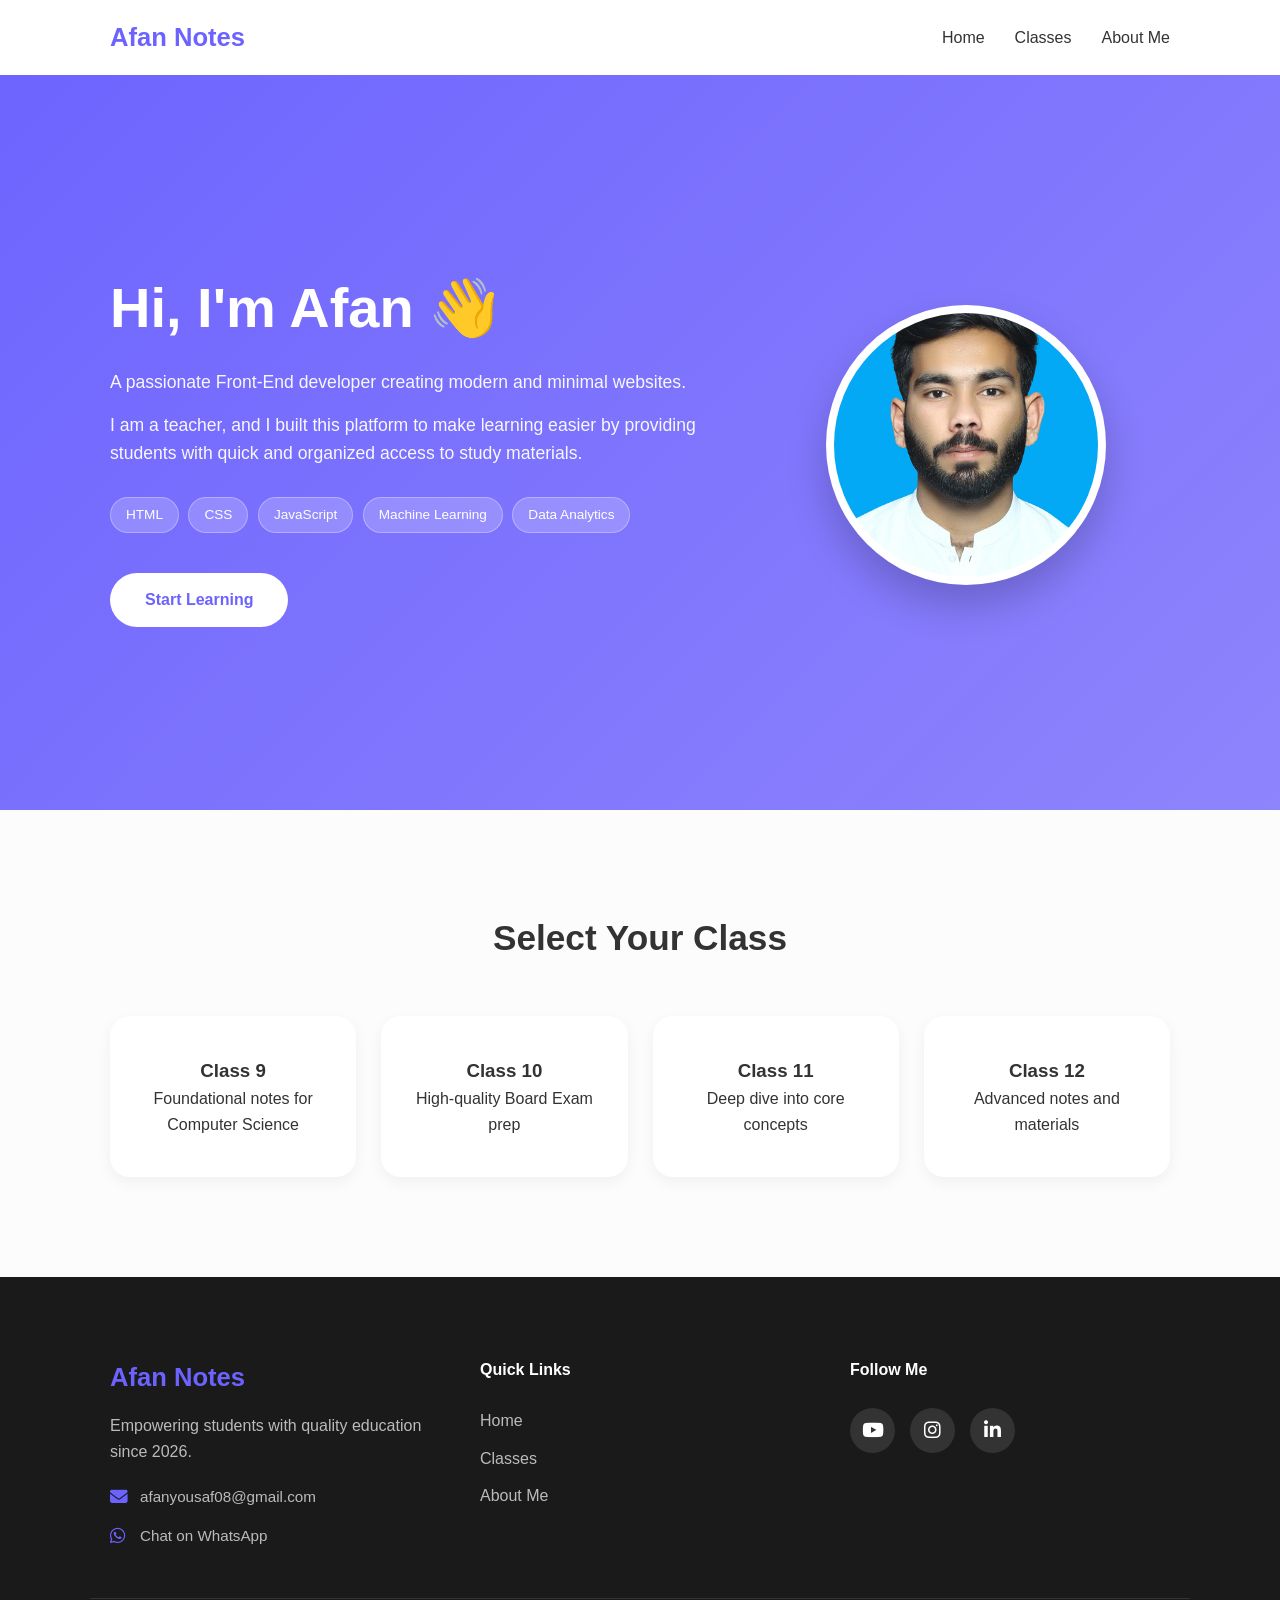
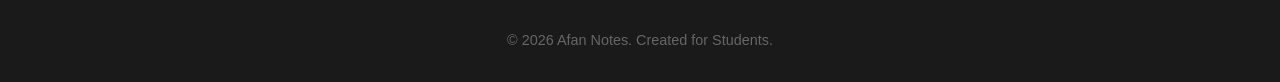
==== index.html @ 6bcb2c1d "Add files via upload" ====
<!DOCTYPE html>
<html lang="en">

<head>
    <meta charset="UTF-8">
    <meta name="viewport" content="width=device-width, initial-scale=1.0">
    <title>Afan Notes | Home</title>
    <link rel="stylesheet" href="style.css">
    <link rel="stylesheet" href="https://cdnjs.cloudflare.com/ajax/libs/font-awesome/6.5.1/css/all.min.css">
</head>

<body>

    <nav class="navbar" id="navbar">
        <div class="container nav-container">
            <a href="index.html" class="logo">Afan Notes</a>

            <ul class="nav-links" id="nav-links">
                <li><a href="index.html">Home</a></li>
                <li><a href="#classes">Classes</a></li>
                <li><a href="#about">About Me</a></li>
            </ul>

            <div class="hamburger" id="hamburger">
                <span></span>
                <span></span>
                <span></span>
            </div>
        </div>
    </nav>

    <header class="hero" id="about">
        <div class="container hero-split">
            <div class="hero-text">
                <h1>Hi, I'm Afan 👋</h1>
                <p>A passionate Front-End developer creating modern and minimal websites.</p>
                <p>I am a teacher, and I built this platform to make learning easier by providing students with quick
                    and organized access to study materials.</p>

                <div class="skills-tags">
                    <span>HTML</span>
                    <span>CSS</span>
                    <span>JavaScript</span>
                    <span>Machine Learning</span>
                    <span>Data Analytics</span>
                </div>

                <a href="#classes" class="btn">Start Learning</a>
            </div>

            <div class="hero-image">
                <img src="img/02 (1).jpg" alt="Afan - Teacher & Developer">
            </div>
        </div>
    </header>

    <section class="classes" id="classes">
        <div class="container">
            <h2 class="section-title">Select Your Class</h2>
            <div class="class-grid">
                <a href="class9.html" class="class-card">
                    <h3>Class 9</h3>
                    <p>Foundational notes for Computer Science</p>
                </a>
                <a href="class10.html" class="class-card">
                    <h3>Class 10</h3>
                    <p>High-quality Board Exam prep</p>
                </a>
                <a href="class11.html" class="class-card">
                    <h3>Class 11</h3>
                    <p>Deep dive into core concepts</p>
                </a>
                <a href="class12.html" class="class-card">
                    <h3>Class 12</h3>
                    <p>Advanced notes and materials</p>
                </a>
            </div>
        </div>
    </section>

    <footer class="footer">
        <div class="container footer-content">
            <div class="footer-info">
                <h3 class="logo">Afan Notes</h3>
                <p>Empowering students with quality education since 2026.</p>

                <div class="contact-details">
                    <p><i class="fa-solid fa-envelope"></i> afanyousaf08@gmail.com</p>

                    <p><i class="fa-brands fa-whatsapp"></i> <a href="https://wa.me/923143689304" target="_blank">Chat
                            on WhatsApp</a>
                    </p>
                </div>
            </div>

            <div class="footer-links">
                <h4>Quick Links</h4>
                <ul>
                    <li><a href="index.html">Home</a></li>
                    <li><a href="#classes">Classes</a></li>
                    <li><a href="#about">About Me</a></li>
                </ul>
            </div>

            <div class="footer-social">
                <h4>Follow Me</h4>
                <div class="social-icons">
                    <a href="https://www.youtube.com/@Afan-Yousaf" target="_blank" title="YouTube"><i
                            class="fa-brands fa-youtube"></i></a>
                    <a href="https://www.instagram.com/afan_yousaf/" target="_blank" title="Instagram"><i
                            class="fa-brands fa-instagram"></i></a>
                    <a href="https://www.linkedin.com/in/afan-yousaf-9a6759358/" target="_blank" title="LinkedIn"><i
                            class="fa-brands fa-linkedin-in"></i></a>
                </div>
            </div>
        </div>
        <div class="footer-bottom">
            <p>&copy; 2026 Afan Notes. Created for Students.</p>
        </div>
    </footer>

    <script src="script.js"></script>
</body>

</html>
---- style.css ----
/* --- Reset & Variables --- */
* {
    margin: 0;
    padding: 0;
    box-sizing: border-box;
    font-family: 'Segoe UI', Tahoma, Geneva, Verdana, sans-serif;
}

:root {
    --primary-color: #6c63ff;
    --dark-bg: #1a1a1a;
    --white: #ffffff;
    --transition: all 0.3s ease;
}

html {
    scroll-behavior: smooth;
}

body {
    line-height: 1.6;
    color: #333;
    background-color: var(--white);
}

.container {
    max-width: 1100px;
    margin: 0 auto;
    padding: 0 20px;
}

/* --- Navbar --- */
.navbar {
    position: fixed;
    top: 0;
    width: 100%;
    height: 75px;
    background: var(--white);
    display: flex;
    align-items: center;
    z-index: 1000;
    transition: var(--transition);
}

.navbar.scrolled {
    box-shadow: 0 4px 15px rgba(0, 0, 0, 0.1);
}

.nav-container {
    display: flex;
    justify-content: space-between;
    align-items: center;
    width: 100%;
}

.logo {
    font-size: 1.6rem;
    font-weight: 800;
    text-decoration: none;
    color: var(--primary-color);
}

.nav-links {
    display: flex;
    list-style: none;
}

.nav-links li {
    margin-left: 30px;
}

.nav-links a {
    text-decoration: none;
    color: #333;
    font-weight: 500;
    transition: var(--transition);
}

.nav-links a:hover {
    color: var(--primary-color);
}

/* --- Hero Section --- */
.hero {
    min-height: 90vh;
    background: linear-gradient(135deg, #6c63ff 0%, #8e84fc 100%);
    color: var(--white);
    display: flex;
    align-items: center;
    padding-top: 80px;
}

.hero-split {
    display: flex;
    align-items: center;
    justify-content: space-between;
    gap: 40px;
}

.hero-text {
    flex: 1.2;
}

.hero-text h1 {
    font-size: 3.5rem;
    margin-bottom: 15px;
}

.hero-text p {
    font-size: 1.1rem;
    margin-bottom: 15px;
    opacity: 0.95;
}

.skills-tags {
    margin: 25px 0 35px 0;
}

.skills-tags span {
    background: rgba(255, 255, 255, 0.2);
    padding: 6px 15px;
    border-radius: 30px;
    font-size: 0.85rem;
    margin: 5px 5px 5px 0;
    display: inline-block;
    border: 1px solid rgba(255, 255, 255, 0.3);
}

/* --- Styled Image Integration --- */
.hero-image {
    flex: 0.8;
    display: flex;
    justify-content: center;
}

.hero-image img {
    width: 280px;
    height: 280px;
    object-fit: cover;
    border-radius: 50%;
    border: 8px solid rgba(255, 255, 255, 0.2);
    box-shadow: 0 20px 40px rgba(0, 0, 0, 0.2);
    background-color: var(--white);
}

.btn {
    display: inline-block;
    background: var(--white);
    color: var(--primary-color);
    padding: 14px 35px;
    text-decoration: none;
    border-radius: 50px;
    font-weight: bold;
    transition: var(--transition);
}

.btn:hover {
    transform: translateY(-3px);
    box-shadow: 0 10px 20px rgba(0, 0, 0, 0.15);
}

/* --- Classes Section --- */
.classes {
    padding: 100px 0;
    background-color: #fcfcfc;
}

.section-title {
    text-align: center;
    margin-bottom: 50px;
    font-size: 2.2rem;
}

.class-grid {
    display: grid;
    grid-template-columns: repeat(auto-fit, minmax(240px, 1fr));
    gap: 25px;
}

.class-card {
    background: var(--white);
    padding: 40px 30px;
    text-align: center;
    text-decoration: none;
    color: #333;
    border-radius: 20px;
    box-shadow: 0 5px 15px rgba(0, 0, 0, 0.05);
    transition: var(--transition);
}

.class-card:hover {
    background: var(--primary-color);
    color: var(--white);
    transform: translateY(-10px);
}

/* --- Footer --- */
/* --- Contact Details Styling --- */
.contact-details {
    margin-top: 20px;
}

.contact-details p {
    display: flex;
    align-items: center;
    gap: 10px;
    /* Space between icon and text */
    margin-bottom: 10px;
    font-size: 0.95rem;
    color: #bbb;
}

.contact-details i {
    color: var(--primary-color);
    font-size: 1.1rem;
    width: 20px;
    /* Keeps icons aligned vertically */
}

.contact-details a {
    color: #bbb;
    text-decoration: none;
    transition: var(--transition);
}

.contact-details a:hover {
    color: #25D366;
    /* WhatsApp Green */
}
.footer {
    background-color: var(--dark-bg);
    color: var(--white);
    padding: 80px 0 30px 0;
}

.footer-content {
    display: grid;
    grid-template-columns: repeat(auto-fit, minmax(250px, 1fr));
    gap: 50px;
    padding-bottom: 40px;
    border-bottom: 1px solid #333;
}

.footer-info p {
    margin-top: 15px;
    color: #bbb;
}

.footer-links h4,
.footer-social h4 {
    margin-bottom: 25px;
}

.footer-links ul {
    list-style: none;
}

.footer-links li {
    margin-bottom: 12px;
}

.footer-links a {
    color: #bbb;
    text-decoration: none;
    transition: var(--transition);
}

.footer-links a:hover {
    color: var(--primary-color);
    padding-left: 5px;
}

/* --- Social Icons with Icons Support --- */
.footer-social .social-icons {
    display: flex;
    gap: 15px;
}

.social-icons a {
    display: flex;
    /* Changed to flex for icon centering */
    align-items: center;
    justify-content: center;
    width: 45px;
    height: 45px;
    background: #333;
    color: var(--white);
    text-decoration: none;
    border-radius: 50%;
    font-size: 1.2rem;
    /* Adjusted for icon visibility */
    transition: var(--transition);
}

/* Branded Hover Effects */
.social-icons a[title="YouTube"]:hover {
    background: #ff0000;
    transform: translateY(-5px) scale(1.1);
}

.social-icons a[title="Instagram"]:hover {
    background: #e1306c;
    transform: translateY(-5px) scale(1.1);
}

.social-icons a[title="LinkedIn"]:hover {
    background: #0077b5;
    transform: translateY(-5px) scale(1.1);
}

.footer-bottom {
    text-align: center;
    padding-top: 30px;
    font-size: 0.9rem;
    color: #666;
}

/* --- Responsive Menu --- */
.hamburger {
    display: none;
    cursor: pointer;
}

.hamburger span {
    display: block;
    width: 25px;
    height: 3px;
    background: #333;
    margin: 5px 0;
    transition: 0.4s;
}

@media (max-width: 768px) {
    .hamburger {
        display: block;
    }

    .nav-links {
        position: fixed;
        top: 75px;
        right: -100%;
        flex-direction: column;
        background: var(--white);
        width: 100%;
        height: 100vh;
        text-align: center;
        padding-top: 50px;
        transition: 0.5s;
        box-shadow: 0 10px 15px rgba(0, 0, 0, 0.1);
    }

    .nav-links.active {
        right: 0;
    }

    .nav-links li {
        margin: 20px 0;
    }

    .hero-split {
        flex-direction: column-reverse;
        text-align: center;
        padding-top: 20px;
    }

    .hero-text h1 {
        font-size: 2.6rem;
    }

    .hero-image img {
        width: 200px;
        height: 200px;
    }
}
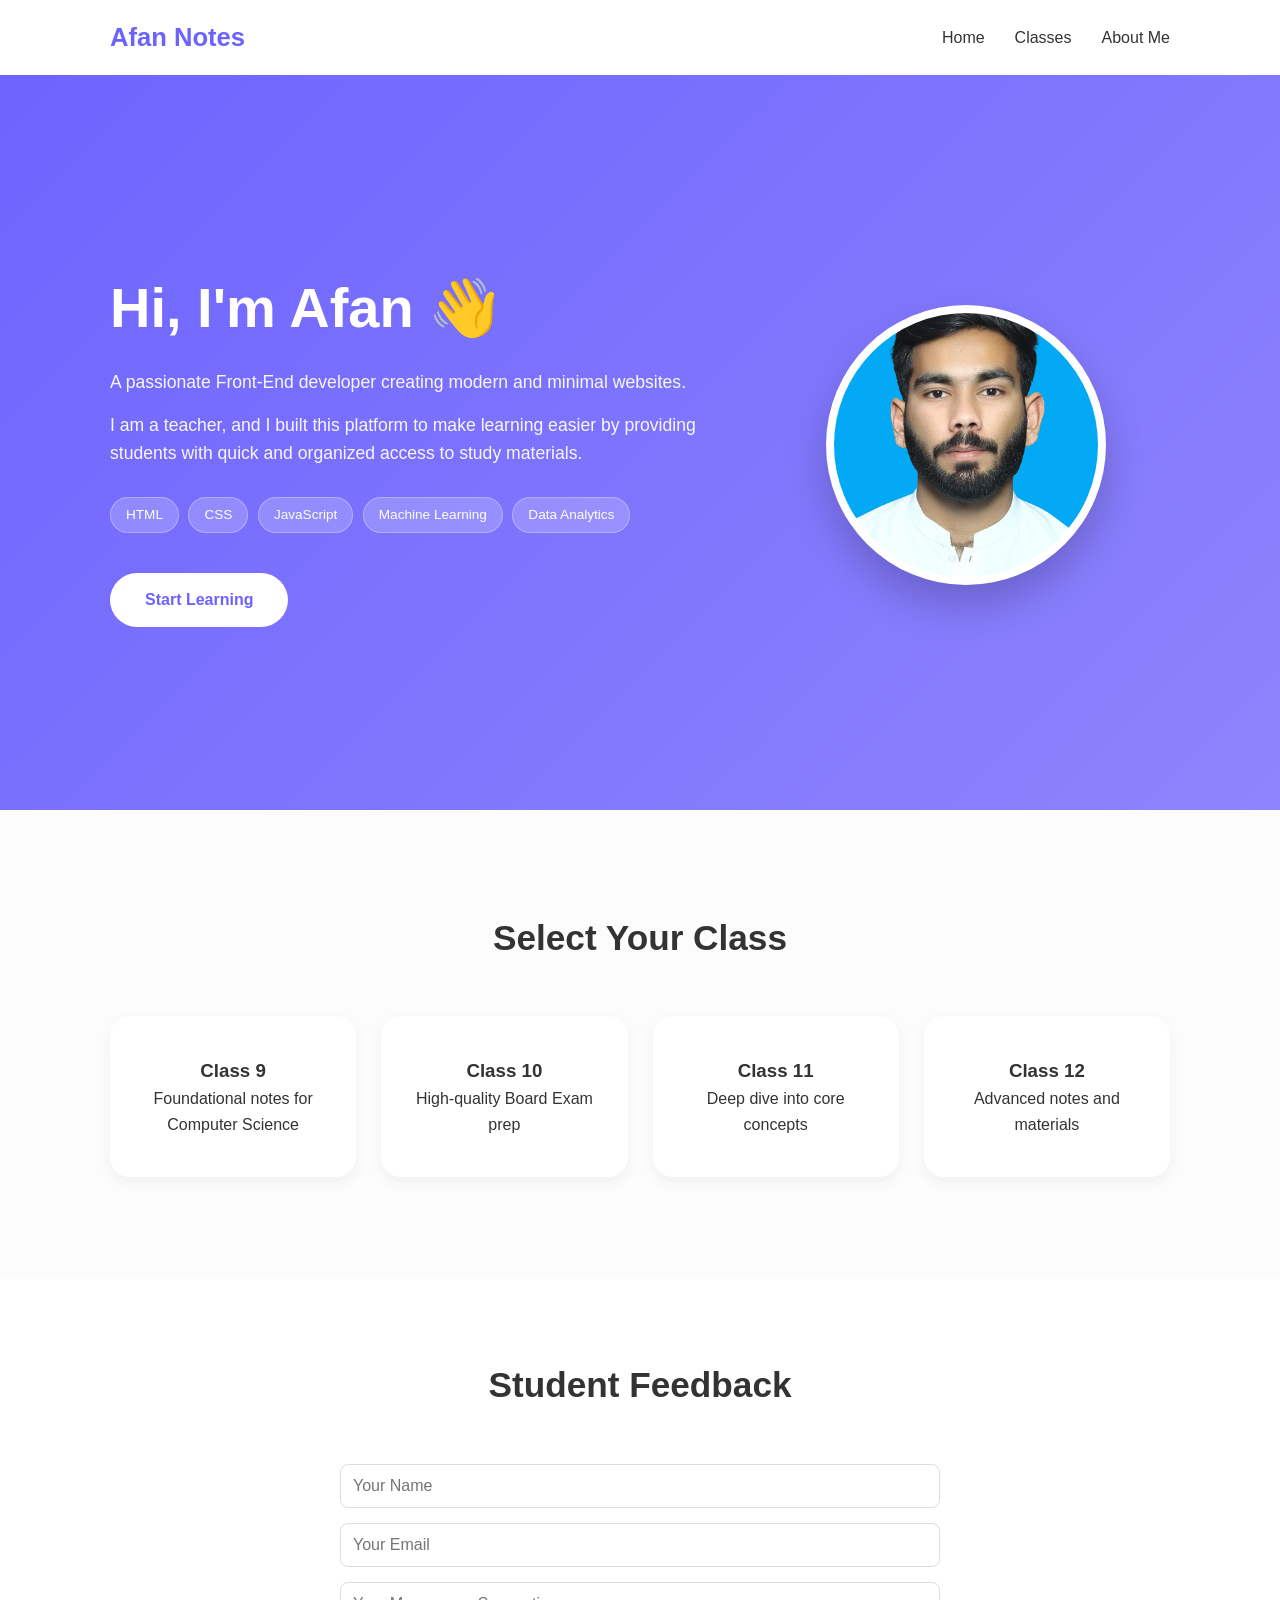
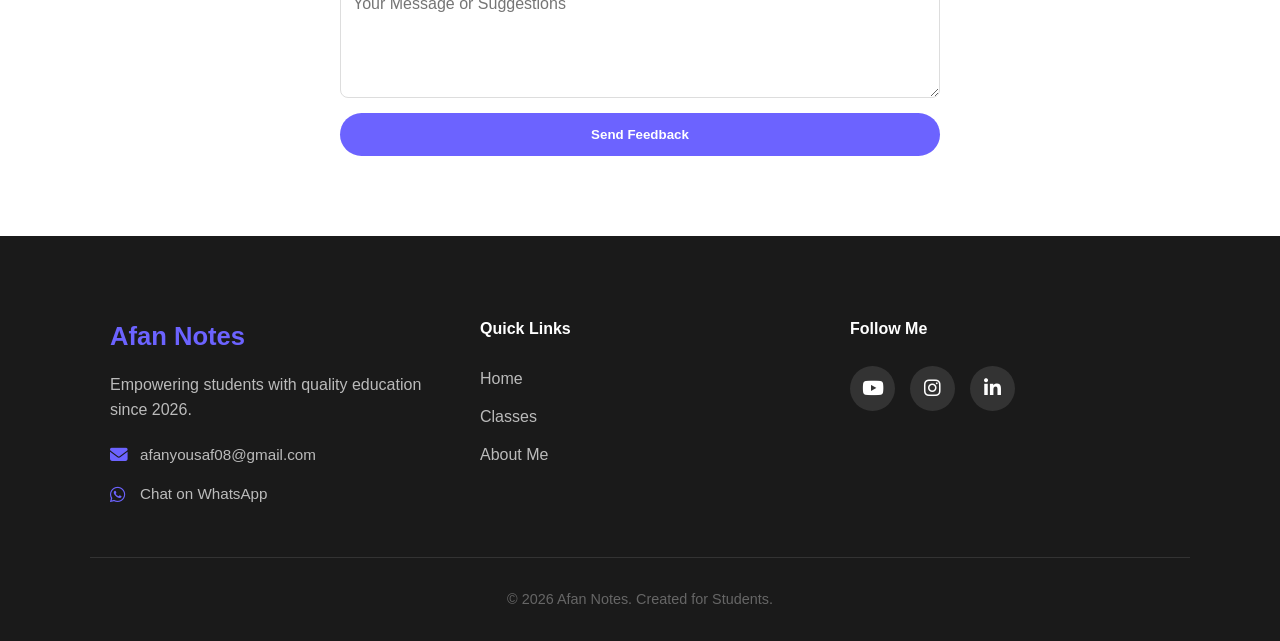
==== commit 6806968d: "Add files via upload" ====
--- a/index.html
+++ b/index.html
@@ -78,6 +78,18 @@
         </div>
     </section>
 
+    <section class="feedback" id="feedback">
+        <div class="container">
+            <h2 class="section-title">Student Feedback</h2>
+            <form class="feedback-form" action="https://formspree.io/f/mrearweb" method="post">
+                <input type="text" placeholder="Your Name" required>
+                <input type="email" placeholder="Your Email" required>
+                <textarea placeholder="Your Message or Suggestions" rows="5" required></textarea>
+                <button type="submit" class="btn">Send Feedback</button>
+            </form>
+        </div>
+    </section>
+
     <footer class="footer">
         <div class="container footer-content">
             <div class="footer-info">
--- a/style.css
+++ b/style.css
@@ -231,6 +231,33 @@
     background-color: var(--dark-bg);
     color: var(--white);
     padding: 80px 0 30px 0;
+}
+.feedback {
+    padding: 80px 0;
+    background: #fff;
+}
+
+.feedback-form {
+    max-width: 600px;
+    margin: 0 auto;
+    display: flex;
+    flex-direction: column;
+    gap: 15px;
+}
+
+.feedback-form input,
+.feedback-form textarea {
+    padding: 12px;
+    border: 1px solid #ddd;
+    border-radius: 8px;
+    font-size: 1rem;
+}
+
+.feedback-form .btn {
+    border: none;
+    cursor: pointer;
+    background: var(--primary-color);
+    color: white;
 }
 
 .footer-content {
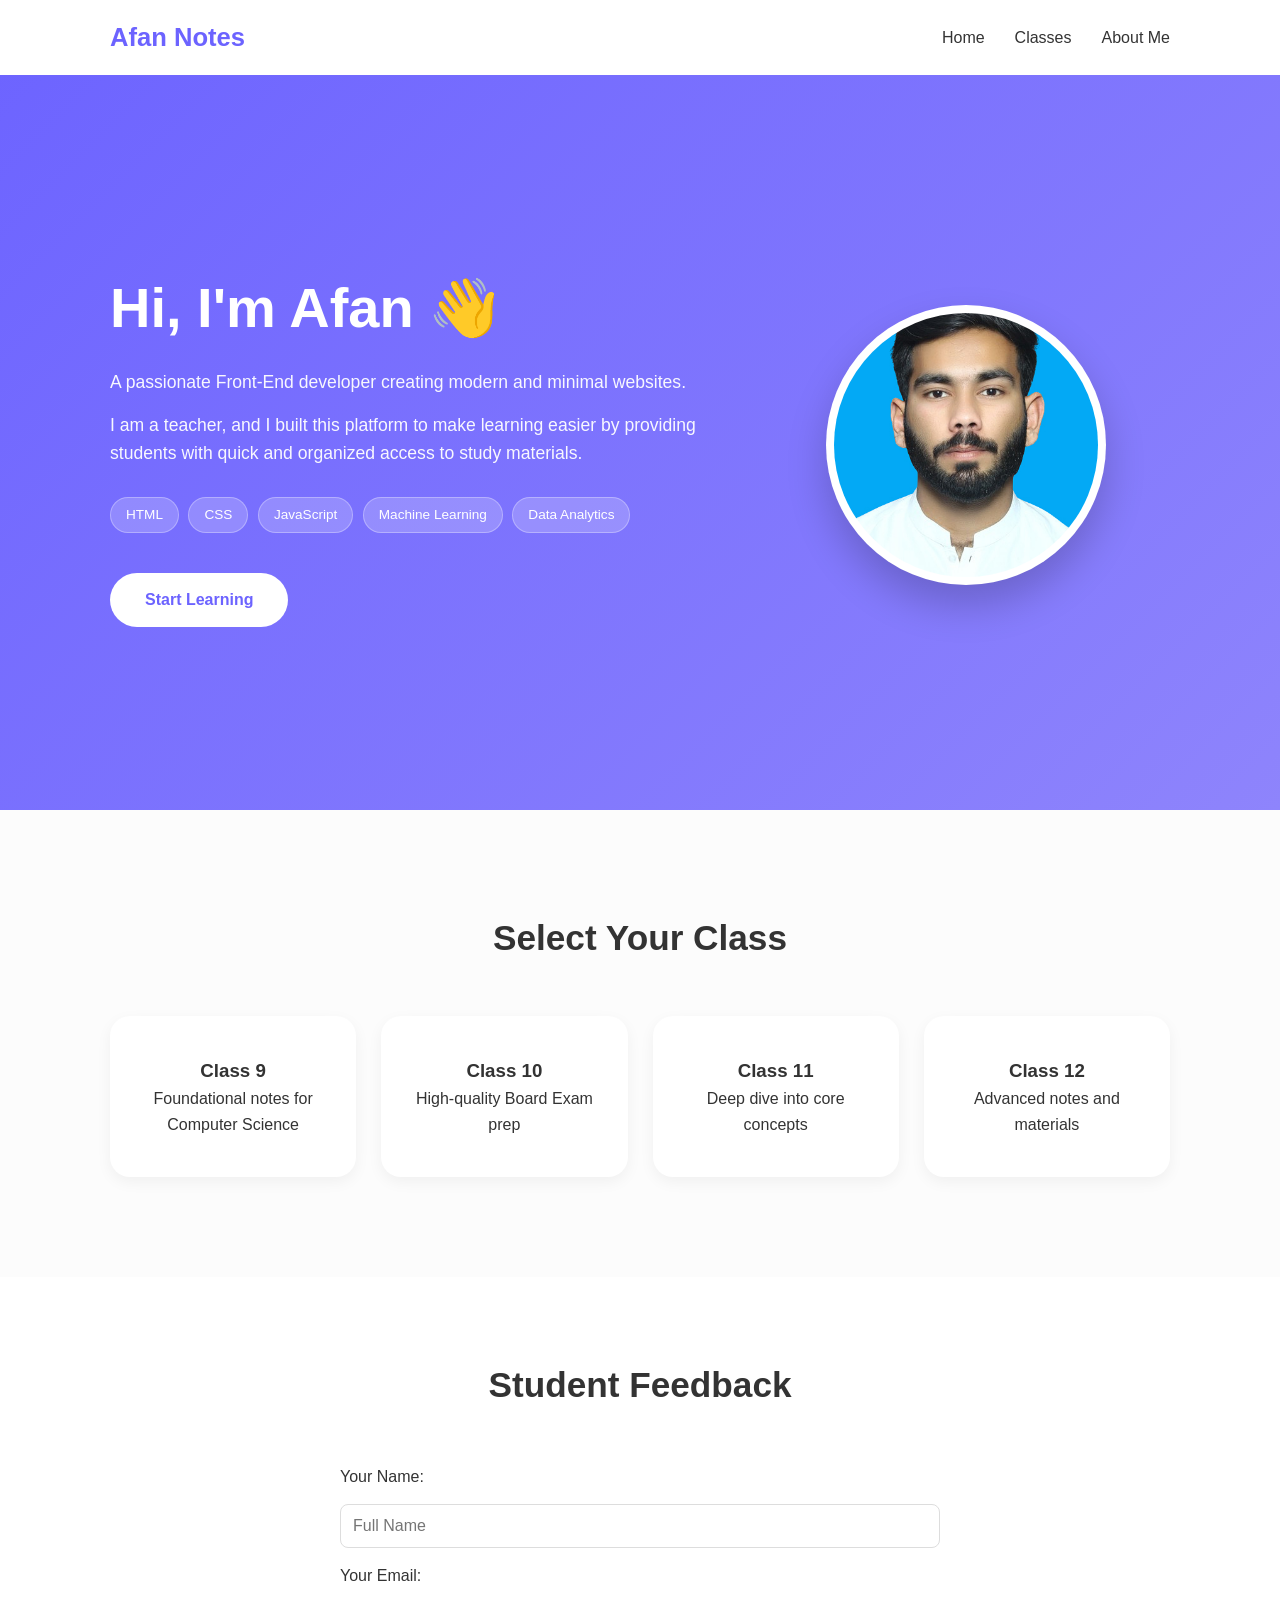
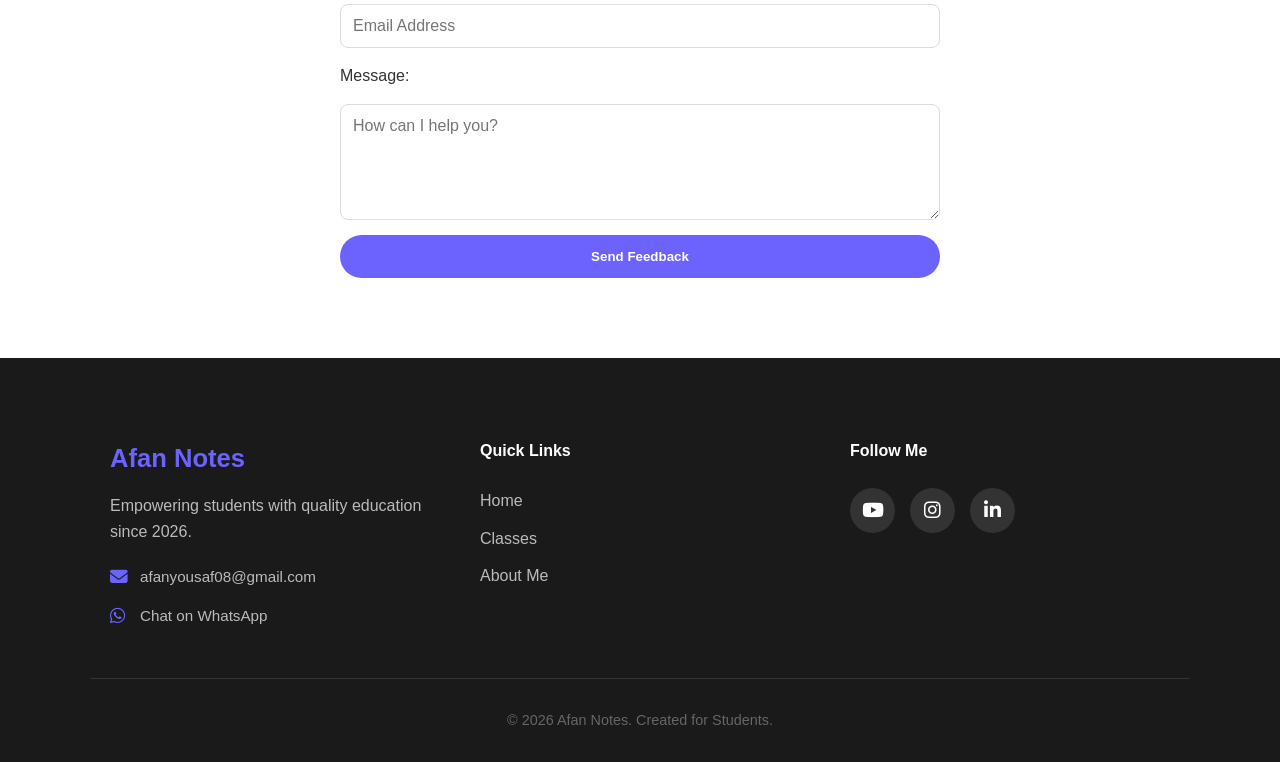
==== commit 7058f475: "Add files via upload" ====
--- a/index.html
+++ b/index.html
@@ -81,10 +81,19 @@
     <section class="feedback" id="feedback">
         <div class="container">
             <h2 class="section-title">Student Feedback</h2>
-            <form class="feedback-form" action="https://formspree.io/f/mrearweb" method="post">
-                <input type="text" placeholder="Your Name" required>
-                <input type="email" placeholder="Your Email" required>
-                <textarea placeholder="Your Message or Suggestions" rows="5" required></textarea>
+            <form action="https://formspree.io/f/mrearweb" method="POST" class="feedback-form">
+
+                <label>Your Name:</label>
+                <input type="text" name="name" placeholder="Full Name" required>
+
+                <label>Your Email:</label>
+                <input type="email" name="email" placeholder="Email Address" required>
+
+                <label>Message:</label>
+                <textarea name="message" placeholder="How can I help you?" rows="5" required></textarea>
+
+                <input type="text" name="_gotcha" style="display:none" />
+
                 <button type="submit" class="btn">Send Feedback</button>
             </form>
         </div>
